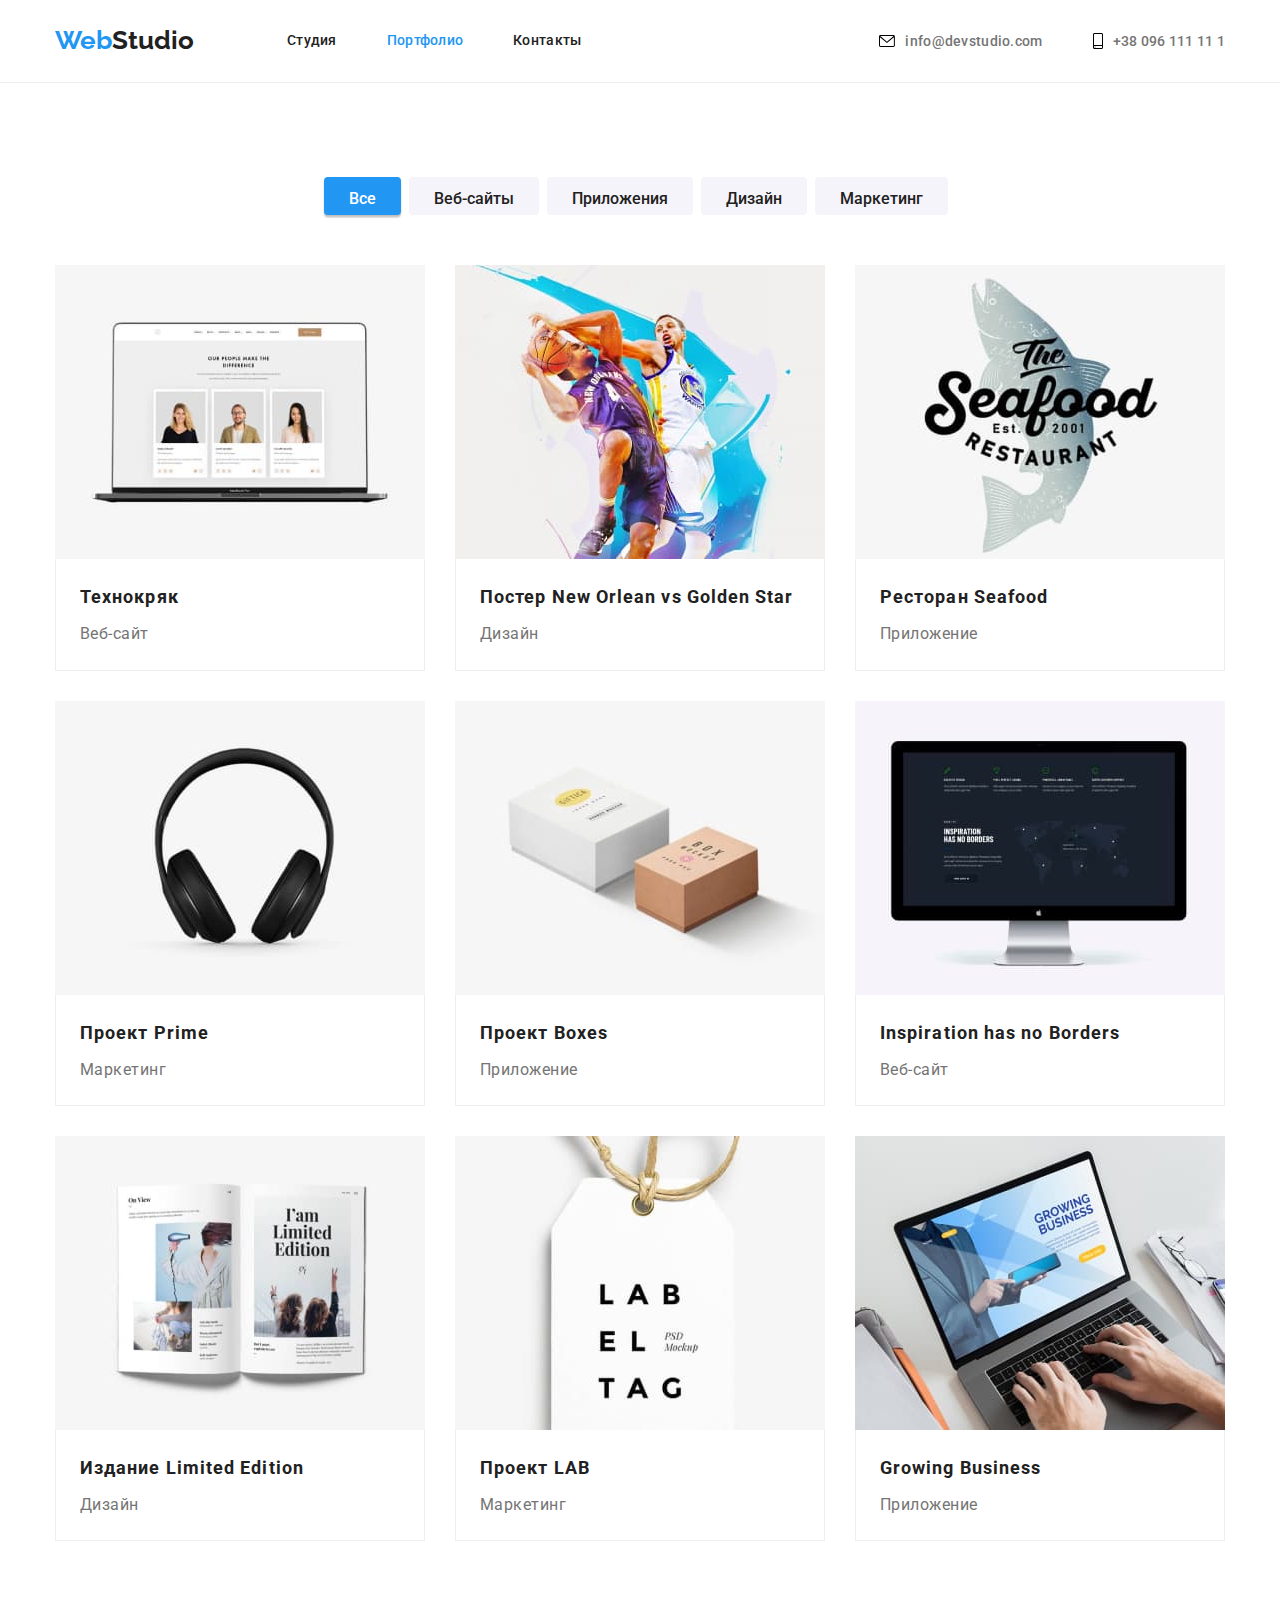
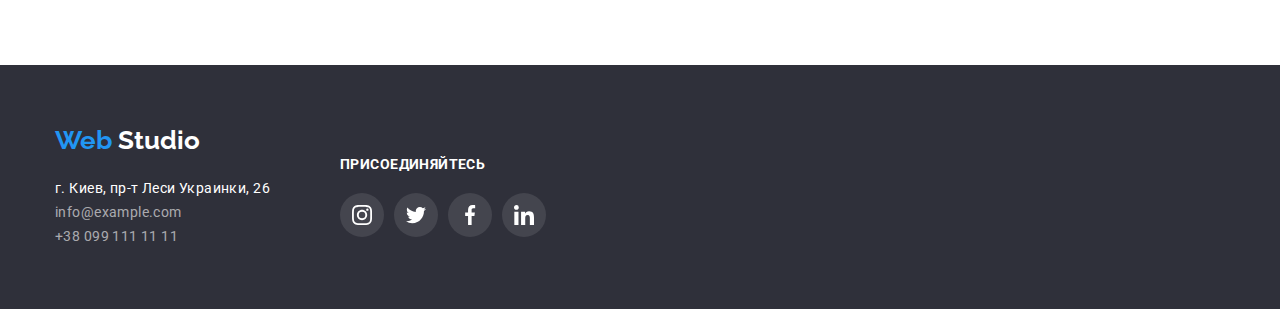
==== portfolio.html @ 38453de9 "homework5_p1" ====
<!DOCTYPE html>
<html lang="ru">
<head>
    <meta charset="UTF-8">
    <meta http-equiv="X-UA-Compatible" content="IE=edge">
    <meta name="viewport" content="width=device-width, initial-scale=1.0">
  
    <link rel="preconnect" href="https://fonts.googleapis.com"/>
    <link rel="preconnect" href="https://fonts.gstatic.com" crossorigin/>
    <link href="https://fonts.googleapis.com/css2?family=Raleway:wght@700&family=Roboto:wght@400;500;700;900&display=swap" rel="stylesheet"/>


    <link rel="stylesheet" href="./css/styles.css">

    <title>WebStudio</title>
</head>
<body>
    <!-- logo + navigation -->
    <header class="header"> 
      <div class="container main-nav">
      <nav class="main-nav">
        <div>
        <a href="./index.html" class="logo"> <span class="logo-color">Web</span>Studio</a>
      </div>
      <div>
        <ul class="site-nav list">
          <li class="item"><a href="./index.html" class="link">Студия</a></li>
          <li class="item"><a href="./portfolio.html" class="link link-current">Портфолио</a></li>
          <li class="item"><a href="" class="link">Контакты</a></li>
        </ul>
      </div>
      </nav>
      
      <div>
      <ul class="auth-nav list main-nav">
        <li class="item"><a href="mailto:info@devstudio.com" class="link">
          <svg class="contacts" width="16" height="12">
            <use href="./img/icons.svg#iconenvelope"></use>
          </svg> info@devstudio.com</a></li>
        <li class="item"><a href="tel:+38096111111" class="link">
          <svg class="contacts" width="10" height="16">
            <use href="./img/icons.svg#iconsmartphone"></use>
          </svg> +38 096 111 11 1</a></li>
      </ul>
    </div>
    </div>
    </header>
  

      <main>
      <!-- Section -->
      <section class="portfolio">
      
          <div class="container filter">
            <h1 hidden>Portfolio</h1>
            <ul class="button list-portfolio">
              <li>
                <button class="portfolio-button-current" type="button">Все</button>
              </li>
              <li>
                <button class="portfolio-button" type="button">Веб-сайты</button>
              </li>
              <li>
                <button class="portfolio-button" type="button">Приложения</button>
              </li>
              <li>
                <button class="portfolio-button" type="button">Дизайн</button>
              </li>
              <li>
                <button class="portfolio-button" type="button">Маркетинг</button>
              </li>              
            </ul>
          </div>
         
     
<div class="container"> 
          <ul class="section list flex-container">
           
           <li class="flex-element">
             <div class="product-thumb">
               
                 <p class="product-discription-text">Ресурс предлагает комплексные предложения с разным уровнем функционала и сервисов. Все это позволит посетителю получить исчерпывающие сведения о компании или частном лице.</p>
               
             <img class="portfolio-img" src="./img/HW2/img1.jpeg" alt="project1">
            </div>
            <div class="projects">
              <h2 class="project-name">Технокряк</h2>
              <p class="features-text-discription">Веб-сайт</p>
            </div>
          </li>
           <li class="flex-element"><img class="portfolio-img" src="./img/HW2/img2.jpeg" alt="project2" width="370">
            <div class="projects"> 
              <h2 class="project-name">Постер <span lang="en">New Orlean vs Golden Star</span> </h2>
            <p class="features-text-discription">Дизайн</p>
          </div>
          </li>
           <li class="flex-element"><img class="portfolio-img" src="./img/HW2/img3.jpeg" alt="project3" width="370">
            <div class="projects"> 
            <h2 class="project-name">Ресторан <span lang="en">Seafood</span></h2>
            <p class="features-text-discription">Приложение</p>
            </div>
          </li>
            <li class="flex-element"><img class="portfolio-img" src="./img/HW2/img4.jpeg" alt="project4"   width="370">
            <div class="projects"> 
            <h2 class="project-name">Проект <span lang="en">Prime</span></h2>
            <p class="features-text-discription">Маркетинг</p>
            </div>
          </li>
            <li class="flex-element"><img class="portfolio-img" src="./img/HW2/img5.jpeg" alt="project5" width="370">
            <div class="projects"> 
           <h2 class="project-name">Проект <span lang="en">Boxes</span></h2>
            <p class="features-text-discription">Приложение</p>
            </div>
          </li>
            <li class="flex-element"><img class="portfolio-img" src="./img/HW2/img6.jpeg" alt="project6" width="370">
            <div class="projects"> 
            <h2 class="project-name" lang="en">Inspiration has no Borders</h2>
            <p class="features-text-discription">Веб-сайт</p>
            </div>
          </li>
           <li class="flex-element"><img class="portfolio-img" src="./img/HW2/img7.jpeg" alt="project7" width="370">
            <div class="projects"> 
            <h2 class="project-name">Издание <span lang="en">Limited Edition</span> </h2>
            <p class="features-text-discription">Дизайн</p>
            </div>
          </li>
           <li class="flex-element"><img class="portfolio-img" src="./img/HW2/img8.jpeg" alt="project8" width="370">
            <div class="projects"> 
            <h2 class="project-name">Проект <span lang="en">LAB</span></h2>
            <p class="features-text-discription">Маркетинг</p>
            </div>
          </li>
             <li class="flex-element"><img class="portfolio-img" src="./img/HW2/img9.jpeg" alt="project9" width="370">
            <div class="projects"> 
            <h2 class="project-name" lang="en">Growing Business</h2>
            <p class="features-text-discription">Приложение</p>
            </div>
          </li>
           
   
          </ul>
</div>
      
    </section>
    </main>
      <!-- footer -->
      <footer class="footer">
        <div class="container">
           <div class="footer-logo"><a href="./index.html" class="logo"> <span class="logo-color">Web</span> <span class="studio-logo">Studio</span> </a>
         </div>
   
         <div class="footer-content">
         <address>
           <ul class="list">
             <li class="address">г. Киев, пр-т Леси Украинки, 26</li>
             <li><a href="mailto:info@example.com" class="contact-info">info@example.com</a></li>
             <li><a href="tel:+380991111111" class="contact-info">+38 099 111 11 11</a></li>
           </ul>
         </address>
         <div class="social-footer">
           <h3 class="title-footer">присоединяйтесь</h3>
           <ul class="social-media-footer">
             <li class="social-media-item-footer">
               <a class="social-media-link-footer" 
               href=""
                target="_blank"
                rel="noopener noreferrer"
                aria-label="instagram">
                 <svg class="social-media-icon-footer" width="20" height="20">
                   <use href="./img/icons.svg#iconinstagram"></use>
                 </svg>
               </a>
             </li>
             <li class="social-media-item-footer">
               <a class="social-media-link-footer"
               href=""
                target="_blank"
                rel="noopener noreferrer"
                aria-label="twiiter">
                 <svg class="social-media-icon-footer" width="20" height="20"> 
                   <use href="./img/icons.svg#icontwitter"></use>
                 </svg>
               </a>
             </li>
             <li class="social-media-item-footer">
               <a class="social-media-link-footer" 
               href=""
                target="_blank"
                rel="noopener noreferrer"
                aria-label="facebook">
                 <svg class="social-media-icon-footer" width="20" height="20">
                   <use href="./img/icons.svg#iconfacebook"></use>
                 </svg>
               </a>
             </li>
             <li class="social-media-item-footer">
               <a class="social-media-link-footer" 
               href=""
                target="_blank"
                rel="noopener noreferrer"
                aria-label="linkedin">
                 <svg class="social-media-icon-footer" width="20" height="20">
                   <use href="./img/icons.svg#iconlinkedin"></use>
                 </svg>
               </a>
             </li>
           </ul>
         </div>
       </div>
       </div>
   
     
       </footer>
</body>
</html>
---- css/styles.css ----
:root {
--main-text-color: #212121;
--second-background-color: #F5F4FA;
--footer-background-color: #2F303A;
--paragraph-text-color: #757575;
--accent-color: #2196F3;
--main-paragraph-color: #FFFFFF;
--contact-info-color: #rgba(255, 255, 255, 0.6);
--first-background-color: #E5E5E5;
--second-background-color: rgba(245, 244, 250, 1);
}

html {
    box-sizing: border-box;
}

*,
*::before,
*::after  {
    box-sizing: inherit;
}




body {
    font-size: 14px;
    line-height: 1.7;
    color: var(--main-text-color);
    font-family: Roboto, sans-serif;    
    margin: 0;
}

.container {
    margin-left: 0;
    margin-right: 0;
  width: 1200px;
  margin: 0 auto;
 padding: 0 15px;
}

.main-nav {
    display: flex;
    align-items: center;
    justify-content: space-between;
}

.logo {
    color: var(--main-text-color);
    font-family: Raleway, sans-serif;
    text-decoration: none;
}

.logo-color {
    color: var(--accent-color);
    
}

.navigation {
    display: flex;
    justify-content: space-between;
    align-items: center;
}

.logo, .logo-color {
font-style: normal;
font-weight: 700;
font-size: 26px;
line-height: 1.2;

}

.list {
    list-style: none ;
    padding: 0;
    margin: 0;
}

.header {
    border-bottom-width: 1px;
    border-bottom-style: solid;
    border-bottom-color: #ECECEC;
}


.contacts {
    margin-right: 10px;
}

.link {
    display: flex;
    align-items: center;
}

/* Site nav */

.site-nav {
    display: flex;
    margin-left: 93px;
}



.site-nav .item:not(:last-child) {
    margin-right: 50px;
}

.site-nav .link {
color: var(--main-text-color);
font-style: normal;
font-weight: 500;
font-size: 14px;
line-height: 1.1;
letter-spacing: 0.02em;
text-decoration: none;
padding: 32px 0;
display: block;
}

.site-nav .link:hover,
.site-nav .link:focus {
    color: var(--accent-color);
}

.auth-nav .link {
color: var(--paragraph-text-color);
font-family: 'Roboto';
font-style: normal;
font-weight: 500;
font-size: 14px;
line-height: 1.3;
letter-spacing: 0.02em;  
text-decoration: none;
padding: 32px 0;
}

.auth-nav .item:not(:last-child) {
    margin-right: 50px;
}

.auth-nav {
    display: flex;
    margin-left: auto;
}

.auth-nav .item .link:hover,
.auth-nav .item .link:focus {
    color: var(--accent-color);
    fill: var(--accent-color);
}

/* Hero */
.hero {
    padding: 200px 0px;
    background-color: var(--footer-background-color);
    color: var(--main-paragraph-color);
font-style: normal;
text-align: center;
letter-spacing: 0.06em;  
text-transform: uppercase;
max-width: 1600px;
max-height: 600px;
background-image: linear-gradient(to right, rgba(47, 48, 58, 0.4),rgba(47, 48, 58, 0.4)), url(../img/Img-background.jpeg);
}


.hero-title {
    max-width: 650px;
    color: var(--main-paragraph-color);
    font-size: 44px;
    margin: 0 auto;
    margin-bottom: 30px;
    /* padding: 200px 452px 280px;
    width: 696px;
    height: 120px; */
}

/* Section 1 */
.section-title {
    color: #212121;
    font-family: 'Roboto';
font-style: normal;
font-weight: 700;
font-size: 36px;
line-height: 1.2;
text-align: center;
letter-spacing: 0.03em;
margin-bottom: 50px;
margin-top: 0px;
}

.members {
    padding-top: 50px;
}

/* Section2 features */

.section-title .title {
    color: #212121;;
    
}

.title {
    font-family: 'Roboto';
font-style: normal;
font-weight: 700;
font-size: 14px;
line-height: 1.1;
letter-spacing: 0.03em;
text-transform: uppercase;
margin-top: 0px;
margin-bottom: 10px;
}


.our-features {
    padding: 94px 0;
}

.features {
    display: flex;
}

.features .features-text {
    width: 270px;
}

.our-features-text:not(:last-child) {
margin-right: 30px;
}


.features-text {
    color: var(--paragraph-text-color);
    font-family: 'Roboto';
font-style: normal;
font-weight: 400;
font-size: 14px;
line-height: 1.7;
letter-spacing: 0.03em;
margin-bottom: 0px;
margin-top: 0px;
}

.features-background {
    background-color: rgba(245, 244, 250, 1);
    display: block;
    width: 270px;
    height: 120px;
    margin-bottom: 30px;
}

.features-background {
    display: flex;
    justify-content: center;
    align-items: center;
}

/* section 3 work discription */
.work-discription {
   padding-bottom: 94px;
}

/* section 4 our team*/
.our-team {
background-color: var(--second-background-color);
padding: 94px 0;
}

.team-discription {
    margin-bottom: 16px;
    color: var(--paragraph-text-color);
    font-family: 'Roboto';
font-style: normal;
font-weight: 400;
font-size: 16px;
line-height: 1.2;
text-align: center;
letter-spacing: 0.03em;
}

.our-team-text-container {
    padding: 30px 0;
}

.our-team-item {
   background-color: var(--main-paragraph-color);
   box-shadow: 0px 1px 3px rgba(0, 0, 0, 0.12), 0px 1px 1px rgba(0, 0, 0, 0.14), 0px 2px 1px rgba(0, 0, 0, 0.2);
border-radius: 0px 0px 4px 4px;

}

.team {
    font-family: 'Roboto';
font-style: normal;
font-weight: 500;
font-size: 16px;
line-height: 1.2;
text-align: center;
letter-spacing: 0.03em;
margin: 0 0 10px;
}

.social-media {
    display: flex;
    list-style: none;
    justify-content: center;
    padding: 0;
   
}


.social-media-link {
    display: flex;
    align-items: center;
    justify-content: center;
    color: rgba(175, 177, 184, 1);
    width: 44px;
    height: 44px;
    border-radius: 50%;
    background-color: rgba(255, 255, 255, 1);
  
}

.social-media-item:hover .social-media-link,
.social-media-item:focus .social-media-link {
    background-color: var(--accent-color);
}

.social-media-item:hover .social-media-icon,
.social-media-item:focus .social-media-icon {
    fill: #FFFFFF;
}


.social-media-item:not(:last-child) {
    margin-right: 10px;
}

.social-media-icon {
    fill: rgba(175, 177, 184, 1);
}

/* section 5 - our clients */
.our-clients {
    padding: 94px 0;
}

.clienst-list {
    display: flex;
    list-style: none;
    margin: 0;
    padding: 0;
    justify-content: center;
    
}

.client-box-link {
    display: flex;
    justify-content: center;
    align-items: center;
    width: 100%;
    height: 100%;
    border: 1px solid #AFB1B8;
    border-radius: 4px;
}

.client-box-logo {
    fill: rgba(175, 177, 184, 1);
    
}


.client-box-link:hover .client-box-logo,
.client-box-link:focus .client-box-logo {
    fill: var(--accent-color);
}

.client-box-link:hover,
.client-box-link:focus {
    border: 1px solid var(--accent-color);
}

   



/* .clienst-list {
    margin-bottom: 94px;
} */

.client-box:not(:last-child) {
    margin-right: 30px;
   
}

.client-box {
    height: 92px;
    width: calc(100% / 6 - 30px);
}

/* footer */
footer {
    background-color: var(--footer-background-color);
}

address {
    padding-top: 20px;
     
}

.footer {
    padding: 60px 0;
}

.social-media-footer {
    display: flex;
    list-style: none;
    padding: 0;
    margin: 0;
}

.social-media-item-footer {
    width: 44px;
    height: 44px;
    border-radius: 50%;
    background: rgba(255, 255, 255, 0.1);
}

.social-media-item-footer:hover,
.social-media-item-footer:focus {
    background-color: var(--accent-color);
}

.social-media-link-footer {
    display: flex;
    justify-content: center;
    align-items: center;
    width: 100%;
    height: 100%;
}

.social-media-item-footer:not(:last-child){
    margin-right: 10px;
}

.title-footer{
    font-family: 'Roboto';
    font-style: normal;
    font-weight: 700;
    font-size: 14px;
    line-height: 1.1;
    letter-spacing: 0.03em;
    text-transform: uppercase;
    margin-top: 0px;
    margin-bottom: 20px;
    color: rgba(255, 255, 255, 1);
} 

.social-media-icon-footer {
    fill: #FFFFFF;
}
 
.footer-content {
    display: flex;
}


.social-footer {
    margin-left: 70px;
}

.studio-logo {
    color: #FFFFFF;
}

.address {
    color: #FFFFFF;
    font-family: 'Roboto';
font-style: normal;
font-weight: 400;
font-size: 14px;
line-height: 1.7;
letter-spacing: 0.03em;
}

.contact-info{
    color: rgba(255, 255, 255, 0.6);
    text-decoration: none;
    font-family: 'Roboto';
font-style: normal;
font-weight: 400;
font-size: 14px;
line-height: 1.7;
letter-spacing: 0.03em;
}

.contact-info:hover,
.contact-info:focus {
    color: var(--accent-color);
}

/* portfolio */

.portfolio {
padding: 94px 0;
}


.project-name {
    font-family: 'Roboto';
font-style: normal;
font-weight: 700;
font-size: 18px;
line-height: 2;
letter-spacing: 0.06em;
margin-bottom: 4px;
margin-top: 0px;
}

.flex-element:hover,
.flex-element:focus {
    box-shadow: 0px 1px 1px rgba(0, 0, 0, 0.12), 0px 4px 4px rgba(0, 0, 0, 0.06), 1px 4px 6px rgba(0, 0, 0, 0.16);
}

.projects {
    border-left: 1px solid rgba(238, 238, 238, 1);
    border-right: 1px solid rgba(238, 238, 238, 1);
    border-bottom: 1px solid rgba(238, 238, 238, 1);
width: 370px;
padding: 20px 24px;
}

.portfolio-img {
    display: block;
    width: 100%;
    margin-right: 0px;
}


.features-text-discription {
    color: var(--paragraph-text-color);
    font-family: 'Roboto';
font-style: normal;
font-weight: 400;
font-size: 16px;
line-height: 1.9;
letter-spacing: 0.03em;
margin-bottom: 0;
margin-top: 0;
}


.portfolio-container {
    width: 1200px;
    margin-right: 0;
}


.flex-container {
    display: flex;
    flex-wrap: wrap;
    justify-content: space-between;
}

.flex-element   {
    margin-bottom: 30px;

}



.container-flex {
    display: flex;
}

.list-portfolio {
    display: flex;
    list-style: none;
   margin-top: 0px;
   margin-bottom: 34px;
   justify-content: center;
}



.button.list-portfolio {
    padding-left: 0;
    margin-bottom: 50px;
}

.button > .list-portfolio{
    display: inline-block;
    margin-left: auto;
    margin-right: auto;
    
}

/* buttons */
.hero-button {
    background-color: var(--accent-color);
    color: var(--main-paragraph-color);
font-style: normal;
font-weight: 700;
font-size: 16px;
line-height: 1.9;
border-radius: 4px;
border: solid transparent;
padding: 10px 32px;
/* min-width: 200px; */
text-align: center;
box-shadow: 0px 4px 4px rgba(0, 0, 0, 0.15);
}

.hero-button:hover,
.hero-button:focus {
    background-color: #188ce8;
}

.portfolio-button-current:hover,
.portfolio-button-current:focus {
background-color: #188ce8;

}

.portfolio-button {
    background-color: var(--second-background-color);
color: var(--main-text-color);
font-family: 'Roboto';
font-style: normal;
font-weight: 500;
font-size: 16px;
line-height: 1.6;
display: inline-block;
padding: 6px 22px;
border: solid transparent;  
border-radius: 4px;
min-width: 105;
height: 38px;
}

.portfolio-button:not(last-child) {
    margin-right: 8px;
}

.portfolio-button:hover,
.portfolio-button:focus {
    background-color: var(--accent-color);
    color: var(--main-paragraph-color);   
}

.portfolio-button-current {
    color: #fff;
    background-color: var(--accent-color);
    font-family: 'Roboto';
font-style: normal;
font-weight: 500;
font-size: 16px;
line-height: 1.6;
cursor: pointer;
box-shadow: 0px 3px 1px rgba(0, 0, 0, 0.1), 0px 1px 2px rgba(0, 0, 0, 0.08), 0px 2px 2px rgba(0, 0, 0, 0.12);
border-radius: 4px;
min-width: 73px;
height: 38px;
border: solid transparent;  
padding: 6px 22px;
display: inline-block;
margin-right: 8px;
}


.link-current {
    color: var(--accent-color);
    font-style: normal;
font-weight: 500;
font-size: 14px;
line-height: 1.1;
letter-spacing: 0.02em;
text-decoration: none;
}

.link.link-current {
    color: var(--accent-color);
}

/* Homework5 */

.product-thumb {
    position: relative;
}

.product-thumb::before {
    display: inline-block;
    content: '';
    width: 100%;
    height: 100%;
    background-color: rgba(33, 150, 243, 0.9);
    position: absolute;
    opacity: 0;
} 

.product-thumb:hover::before {
    opacity: 1;
}

.product-thumb:hover .product-discription-text {
    opacity: 1;
}

.product-discription-text {  
    position: absolute;
    z-index: 1;
    width: 100%;
    height: 100%;
    padding: 63px 24px;
    margin: 0;
    font-family: 'Roboto';
font-style: normal;
font-weight: 400;
font-size: 18px;
line-height: 1.6;

letter-spacing: 0.03em;

color: #FFFFFF;
    
    opacity: 0;
}

/* backdrop */
 /* .backdrop {
    position: absolute;
    position: fixed;
    width: 100%;
    height: 100%;
    top: 0;
    left: 0;
    background: rgba(0, 0, 0, 0.2);
}
.backdrop {
    opacity: 0;
    pointer-events: none;
}

.modal {
  position: absolute;
  top: 50%;
  left: 50%;
  transform: translate(-50%, -50%);

    min-height: 581px;
    min-width: 528px;
     
    background-color: #fff; */
/* }  */

/* .modal-button  */

/* image-wrapper */

.img-wrapper {
    position: relative; 
}

.desc {
display: flex;
justify-content: center;
align-items: center;
width: 100%;
height: 70px;
margin: 0;
    position: absolute;
    bottom: 0;
    left: 0;
    background-color: rgba(47, 48, 58, 0.8);
    color: #FFFFFF;

    font-family: 'Roboto';
font-style: normal;
font-weight: 700;
font-size: 14px;
line-height: 1.14;
letter-spacing: 0.03em;
text-transform: uppercase;

}

img {
    display: block;
}
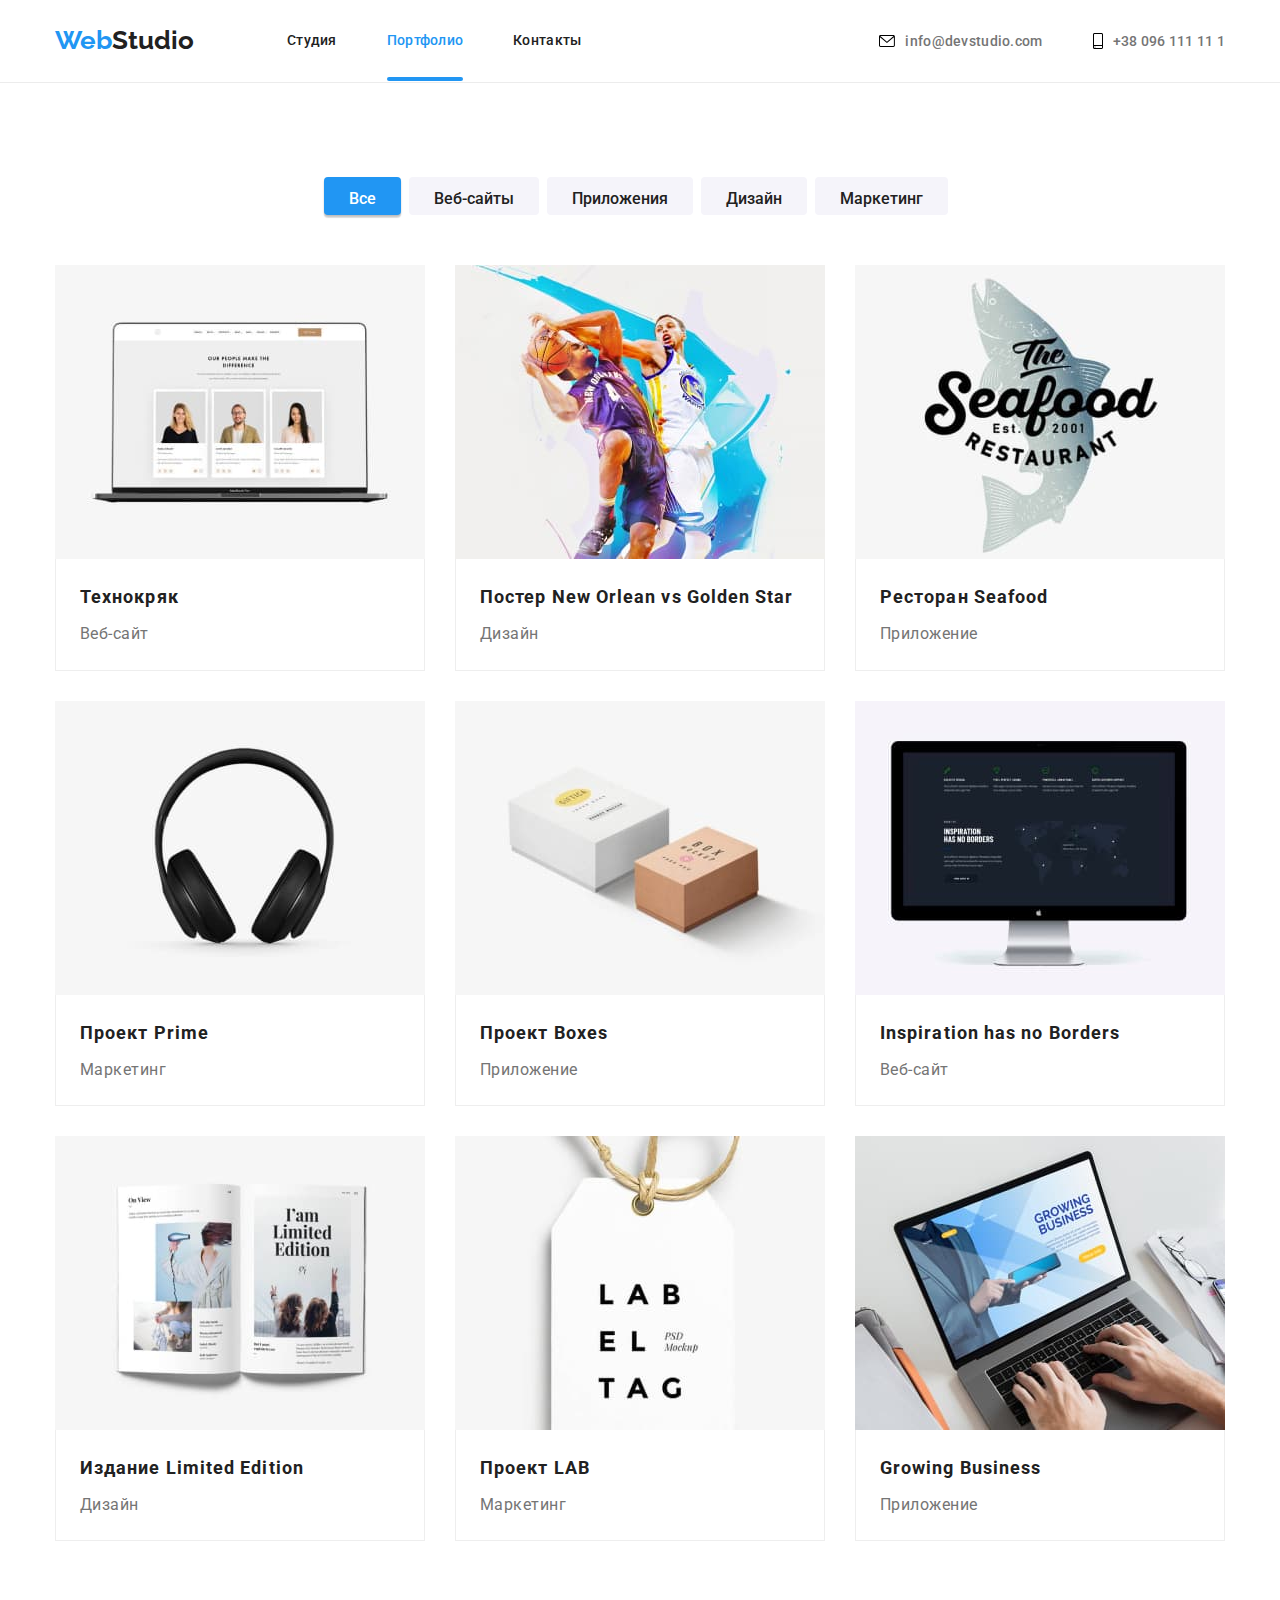
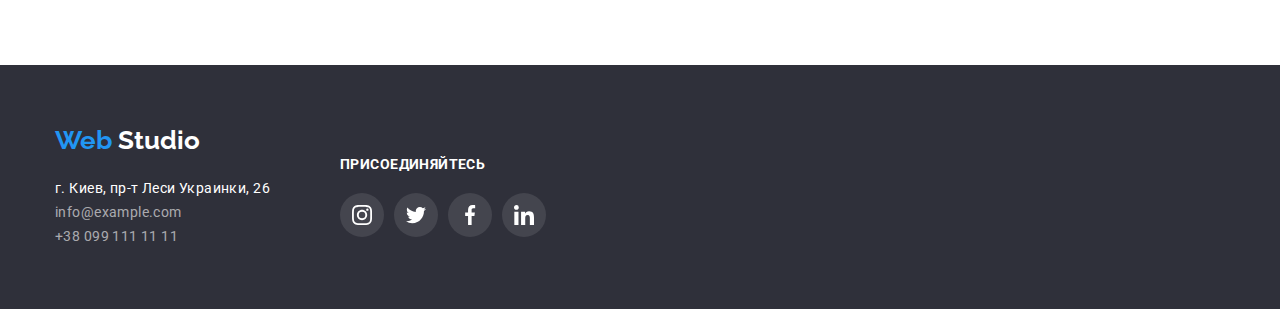
==== commit 6761b41d: "homework5_p2" ====
--- a/portfolio.html
+++ b/portfolio.html
@@ -24,9 +24,9 @@
       </div>
       <div>
         <ul class="site-nav list">
-          <li class="item"><a href="./index.html" class="link">Студия</a></li>
-          <li class="item"><a href="./portfolio.html" class="link link-current">Портфолио</a></li>
-          <li class="item"><a href="" class="link">Контакты</a></li>
+          <li class="item"><a href="./index.html" class="link link-hover">Студия</a></li>
+          <li class="item"><a href="./portfolio.html" class="link link-current current-portfolio">Портфолио</a></li>
+          <li class="item"><a href="" class="link link-hover">Контакты</a></li>
         </ul>
       </div>
       </nav>
--- a/css/styles.css
+++ b/css/styles.css
@@ -85,11 +85,14 @@
 
 .contacts {
     margin-right: 10px;
+    
 }
 
 .link {
     display: flex;
     align-items: center;
+
+    position: relative;
 }
 
 /* Site nav */
@@ -115,6 +118,9 @@
 text-decoration: none;
 padding: 32px 0;
 display: block;
+
+transition: color 250ms cubic-bezier(0.4, 0, 0.2, 1);
+
 }
 
 .site-nav .link:hover,
@@ -122,7 +128,7 @@
     color: var(--accent-color);
 }
 
-.auth-nav .link {
+.auth-nav .link{
 color: var(--paragraph-text-color);
 font-family: 'Roboto';
 font-style: normal;
@@ -132,6 +138,12 @@
 letter-spacing: 0.02em;  
 text-decoration: none;
 padding: 32px 0;
+
+transition: color 250ms cubic-bezier(0.4, 0, 0.2, 1);
+}
+
+.contacts use {
+    transition: color 250ms cubic-bezier(0.4, 0, 0.2, 1);
 }
 
 .auth-nav .item:not(:last-child) {
@@ -147,6 +159,7 @@
 .auth-nav .item .link:focus {
     color: var(--accent-color);
     fill: var(--accent-color);
+
 }
 
 /* Hero */
@@ -310,6 +323,8 @@
 }
 
 
+
+
 .social-media-link {
     display: flex;
     align-items: center;
@@ -319,6 +334,8 @@
     height: 44px;
     border-radius: 50%;
     background-color: rgba(255, 255, 255, 1);
+
+    transition: background-color 250ms cubic-bezier(0.4, 0, 0.2, 1); 
   
 }
 
@@ -363,6 +380,9 @@
     height: 100%;
     border: 1px solid #AFB1B8;
     border-radius: 4px;
+
+    transition: fill 250ms cubic-bezier(0.4, 0, 0.2, 1); 
+  
 }
 
 .client-box-logo {
@@ -438,6 +458,9 @@
     align-items: center;
     width: 100%;
     height: 100%;
+
+    transition: background-color 250ms cubic-bezier(0.4, 0, 0.2, 1); 
+  
 }
 
 .social-media-item-footer:not(:last-child){
@@ -589,6 +612,7 @@
     margin-bottom: 50px;
 }
 
+
 .button > .list-portfolio{
     display: inline-block;
     margin-left: auto;
@@ -610,6 +634,8 @@
 /* min-width: 200px; */
 text-align: center;
 box-shadow: 0px 4px 4px rgba(0, 0, 0, 0.15);
+
+transition: background-color 250ms cubic-bezier(0.4, 0, 0.2, 1);
 }
 
 .hero-button:hover,
@@ -637,6 +663,9 @@
 border-radius: 4px;
 min-width: 105;
 height: 38px;
+
+transition: color 250ms cubic-bezier(0.4, 0, 0.2, 1);
+
 }
 
 .portfolio-button:not(last-child) {
@@ -709,7 +738,6 @@
 
 .product-discription-text {  
     position: absolute;
-    z-index: 1;
     width: 100%;
     height: 100%;
     padding: 63px 24px;
@@ -738,7 +766,7 @@
     background: rgba(0, 0, 0, 0.2);
 }
 .backdrop {
-    opacity: 0;
+    opacity: 1;
     pointer-events: none;
 }
 
@@ -751,8 +779,8 @@
     min-height: 581px;
     min-width: 528px;
      
-    background-color: #fff; */
-/* }  */
+    background-color: #fff; 
+ }   */
 
 /* .modal-button  */
 
@@ -784,7 +812,51 @@
 text-transform: uppercase;
 
 }
-
+ 
 img {
     display: block;
+}
+
+.link-hover::after {
+content: '';
+
+position: absolute;
+
+display: inline-block;
+width: 100%;
+height: 4px;
+background: #2196F3;
+border-radius: 2px;
+margin-top: 28px;
+
+left: 0;
+bottom: 0;
+
+opacity: 0;
+
+transition: opacity 250ms cubic-bezier(0.4, 0, 0.2, 1);
+}
+ 
+.link:hover::after {
+    opacity: 1; 
+}
+
+.current-portfolio::after, .current-index::after {
+    content: '';
+
+position: absolute;
+
+display: inline-block;
+width: 100%;
+height: 4px;
+background: #2196F3;
+border-radius: 2px;
+margin-top: 28px;
+
+left: 0;
+bottom: 0;
+
+opacity: 1;
+
+
 }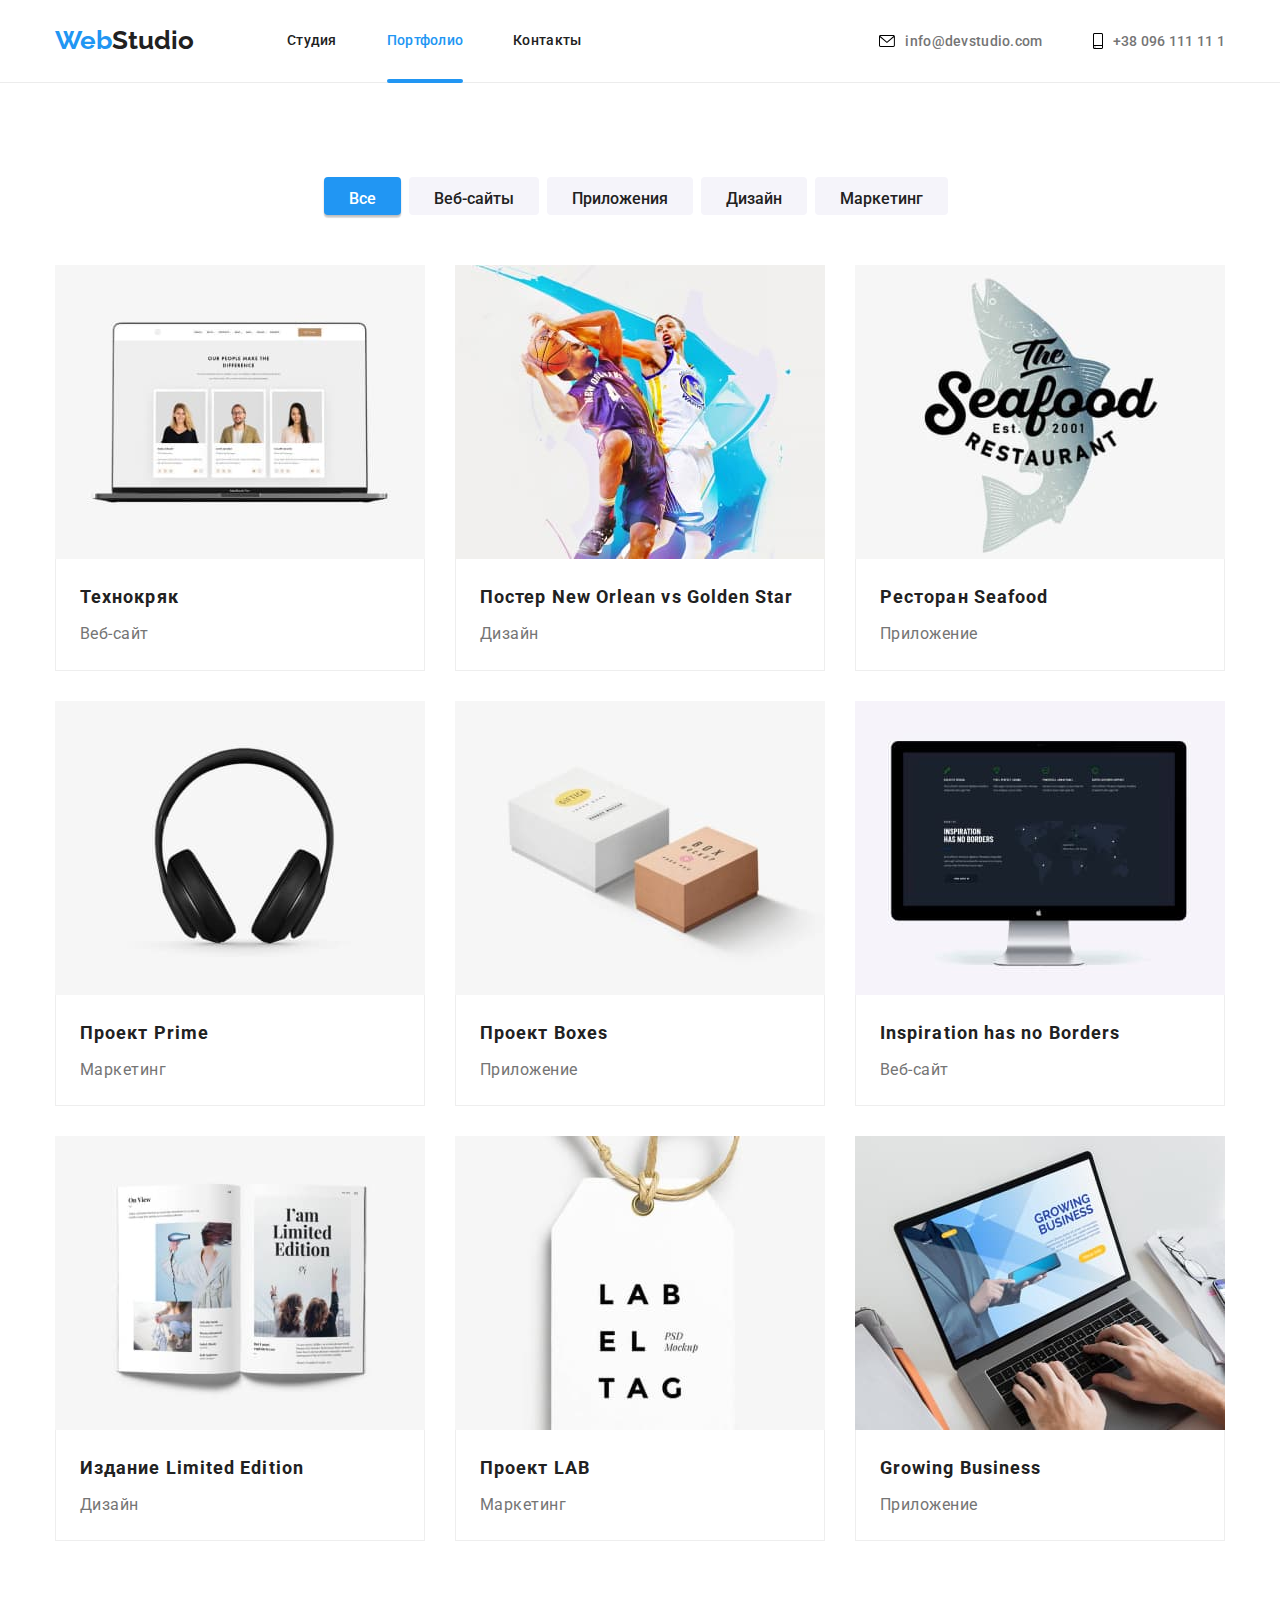
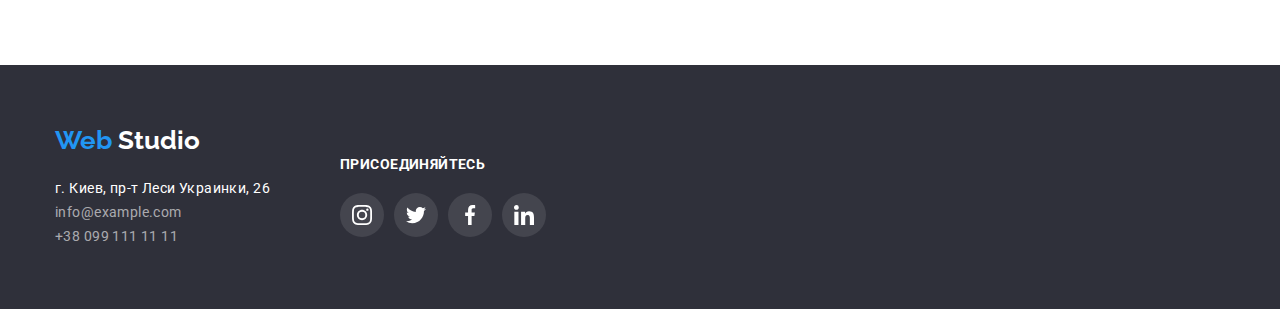
==== commit 0cc658c0: "homework5-p3" ====
--- a/portfolio.html
+++ b/portfolio.html
@@ -75,69 +75,131 @@
      
 <div class="container"> 
           <ul class="section list flex-container">
-           
            <li class="flex-element">
+             <div class="thumb">
+               <img class="portfolio-img" src="./img/HW2/img1.jpeg" alt="project1" width="370" height="294">
+            
              <div class="product-thumb">
-               
-                 <p class="product-discription-text">Ресурс предлагает комплексные предложения с разным уровнем функционала и сервисов. Все это позволит посетителю получить исчерпывающие сведения о компании или частном лице.</p>
-               
-             <img class="portfolio-img" src="./img/HW2/img1.jpeg" alt="project1">
-            </div>
+              <p class="product-discription-text">Ресурс предлагает комплексные предложения с разным уровнем функционала и сервисов. Все это позволит посетителю получить исчерпывающие сведения о компании или частном лице.</p>
+            </div>
+          </div>
             <div class="projects">
               <h2 class="project-name">Технокряк</h2>
               <p class="features-text-discription">Веб-сайт</p>
-            </div>
-          </li>
-           <li class="flex-element"><img class="portfolio-img" src="./img/HW2/img2.jpeg" alt="project2" width="370">
+             
+            </div>
+            </li>
+           
+           <li class="flex-element">
+            <div class="thumb">
+
+            <img class="portfolio-img" src="./img/HW2/img2.jpeg" alt="project2" width="370">
+            <div class="product-thumb">
+               
+              <p class="product-discription-text">Ресурс предлагает комплексные предложения с разным уровнем функционала и сервисов. Все это позволит посетителю получить исчерпывающие сведения о компании или частном лице.</p>
+            </div>
+            </div>
             <div class="projects"> 
               <h2 class="project-name">Постер <span lang="en">New Orlean vs Golden Star</span> </h2>
             <p class="features-text-discription">Дизайн</p>
           </div>
           </li>
-           <li class="flex-element"><img class="portfolio-img" src="./img/HW2/img3.jpeg" alt="project3" width="370">
+
+           <li class="flex-element">
+            <div class="thumb">
+             <img class="portfolio-img" src="./img/HW2/img3.jpeg" alt="project3" width="370">
+             <div class="product-thumb">
+               
+              <p class="product-discription-text">Ресурс предлагает комплексные предложения с разным уровнем функционала и сервисов. Все это позволит посетителю получить исчерпывающие сведения о компании или частном лице.</p>
+            </div>
+            </div>
             <div class="projects"> 
             <h2 class="project-name">Ресторан <span lang="en">Seafood</span></h2>
             <p class="features-text-discription">Приложение</p>
             </div>
           </li>
-            <li class="flex-element"><img class="portfolio-img" src="./img/HW2/img4.jpeg" alt="project4"   width="370">
+
+            <li class="flex-element">
+              <div class="thumb">
+              <img class="portfolio-img" src="./img/HW2/img4.jpeg" alt="project4" width="370">
+              <div class="product-thumb">
+               
+                <p class="product-discription-text">Ресурс предлагает комплексные предложения с разным уровнем функционала и сервисов. Все это позволит посетителю получить исчерпывающие сведения о компании или частном лице.</p>
+              </div>
+              </div>
             <div class="projects"> 
             <h2 class="project-name">Проект <span lang="en">Prime</span></h2>
             <p class="features-text-discription">Маркетинг</p>
             </div>
           </li>
-            <li class="flex-element"><img class="portfolio-img" src="./img/HW2/img5.jpeg" alt="project5" width="370">
+
+            <li class="flex-element">
+              <div class="thumb">
+              <img class="portfolio-img" src="./img/HW2/img5.jpeg" alt="project5" width="370">
+              <div class="product-thumb">
+               
+                <p class="product-discription-text">Ресурс предлагает комплексные предложения с разным уровнем функционала и сервисов. Все это позволит посетителю получить исчерпывающие сведения о компании или частном лице.</p>
+              </div>
+            </div>
             <div class="projects"> 
            <h2 class="project-name">Проект <span lang="en">Boxes</span></h2>
             <p class="features-text-discription">Приложение</p>
             </div>
           </li>
-            <li class="flex-element"><img class="portfolio-img" src="./img/HW2/img6.jpeg" alt="project6" width="370">
+
+            <li class="flex-element">
+              <div class="thumb">
+              <img class="portfolio-img" src="./img/HW2/img6.jpeg" alt="project6" width="370">
+              <div class="product-thumb">
+                <p class="product-discription-text">Ресурс предлагает комплексные предложения с разным уровнем функционала и сервисов. Все это позволит посетителю получить исчерпывающие сведения о компании или частном лице.</p> 
+              </div>
+              </div>
             <div class="projects"> 
             <h2 class="project-name" lang="en">Inspiration has no Borders</h2>
             <p class="features-text-discription">Веб-сайт</p>
             </div>
           </li>
-           <li class="flex-element"><img class="portfolio-img" src="./img/HW2/img7.jpeg" alt="project7" width="370">
+
+          <li class="flex-element">
+            <div class="thumb">
+            <img class="portfolio-img" src="./img/HW2/img7.jpeg" alt="project7" width="370">
+            <div class="product-thumb">
+            <p class="product-discription-text">Ресурс предлагает комплексные предложения с разным уровнем функционала и сервисов. Все это позволит посетителю получить исчерпывающие сведения о компании или частном лице.</p> 
+            </div>
+          </div>
             <div class="projects"> 
             <h2 class="project-name">Издание <span lang="en">Limited Edition</span> </h2>
             <p class="features-text-discription">Дизайн</p>
             </div>
           </li>
-           <li class="flex-element"><img class="portfolio-img" src="./img/HW2/img8.jpeg" alt="project8" width="370">
+
+           <li  class="flex-element">
+            <div class="thumb">
+            <img class="portfolio-img" src="./img/HW2/img8.jpeg" alt="project8" width="370">
+            <div class="product-thumb">
+              <p class="product-discription-text">Ресурс предлагает комплексные предложения с разным уровнем функционала и сервисов. Все это позволит посетителю получить исчерпывающие сведения о компании или частном лице.</p> 
+            </div>
+            </div>
+        
             <div class="projects"> 
             <h2 class="project-name">Проект <span lang="en">LAB</span></h2>
             <p class="features-text-discription">Маркетинг</p>
             </div>
           </li>
-             <li class="flex-element"><img class="portfolio-img" src="./img/HW2/img9.jpeg" alt="project9" width="370">
+
+             <li class="flex-element">
+              <div class="thumb">
+              <img class="portfolio-img" src="./img/HW2/img9.jpeg" alt="project9" width="370">
+              <div class="product-thumb">
+                <p class="product-discription-text">Ресурс предлагает комплексные предложения с разным уровнем функционала и сервисов. Все это позволит посетителю получить исчерпывающие сведения о компании или частном лице.</p> 
+              </div>
+            </div>
+            
             <div class="projects"> 
             <h2 class="project-name" lang="en">Growing Business</h2>
             <p class="features-text-discription">Приложение</p>
             </div>
           </li>
-           
-   
           </ul>
 </div>
       
--- a/css/styles.css
+++ b/css/styles.css
@@ -8,6 +8,7 @@
 --contact-info-color: #rgba(255, 255, 255, 0.6);
 --first-background-color: #E5E5E5;
 --second-background-color: rgba(245, 244, 250, 1);
+--transition: 250ms cubic-bezier(0.4, 0, 0.2, 1);
 }
 
 html {
@@ -119,7 +120,7 @@
 padding: 32px 0;
 display: block;
 
-transition: color 250ms cubic-bezier(0.4, 0, 0.2, 1);
+transition: color var(--transition);
 
 }
 
@@ -139,11 +140,11 @@
 text-decoration: none;
 padding: 32px 0;
 
-transition: color 250ms cubic-bezier(0.4, 0, 0.2, 1);
+transition: color var(--transition);
 }
 
 .contacts use {
-    transition: color 250ms cubic-bezier(0.4, 0, 0.2, 1);
+    transition: fill var(--transition);
 }
 
 .auth-nav .item:not(:last-child) {
@@ -335,7 +336,7 @@
     border-radius: 50%;
     background-color: rgba(255, 255, 255, 1);
 
-    transition: background-color 250ms cubic-bezier(0.4, 0, 0.2, 1); 
+    transition: background-color var(--transition), fill var(--transition); 
   
 }
 
@@ -381,7 +382,7 @@
     border: 1px solid #AFB1B8;
     border-radius: 4px;
 
-    transition: fill 250ms cubic-bezier(0.4, 0, 0.2, 1); 
+    transition: fill var(--transition); 
   
 }
 
@@ -459,7 +460,7 @@
     width: 100%;
     height: 100%;
 
-    transition: background-color 250ms cubic-bezier(0.4, 0, 0.2, 1); 
+    transition: background-color var(--transition); 
   
 }
 
@@ -635,7 +636,7 @@
 text-align: center;
 box-shadow: 0px 4px 4px rgba(0, 0, 0, 0.15);
 
-transition: background-color 250ms cubic-bezier(0.4, 0, 0.2, 1);
+transition: background-color var(--transition);
 }
 
 .hero-button:hover,
@@ -664,7 +665,7 @@
 min-width: 105;
 height: 38px;
 
-transition: color 250ms cubic-bezier(0.4, 0, 0.2, 1);
+transition: color var(--transition), background-color var(--transition);
 
 }
 
@@ -714,35 +715,40 @@
 
 /* Homework5 */
 
+
+
+.thumb{
+    position: relative;
+    overflow: hidden;
+}
+
+
 .product-thumb {
-    position: relative;
-}
-
-.product-thumb::before {
-    display: inline-block;
-    content: '';
+    position: absolute;
+    top: 0;
+    left: 0;
     width: 100%;
-    height: 100%;
+   height: 100%;
+    display: flex;
+    align-items: center;
+    justify-content: center;
     background-color: rgba(33, 150, 243, 0.9);
-    position: absolute;
-    opacity: 0;
-} 
-
-.product-thumb:hover::before {
-    opacity: 1;
-}
-
-.product-thumb:hover .product-discription-text {
-    opacity: 1;
+    
+transform: translateY(100%);
+
+transition: transform var(--transition);
+
+}
+
+.flex-element:hover .product-thumb{
+    transform: translateY(0);
 }
 
 .product-discription-text {  
-    position: absolute;
-    width: 100%;
-    height: 100%;
-    padding: 63px 24px;
-    margin: 0;
-    font-family: 'Roboto';
+
+margin: 0;
+padding: 63px 24px;
+font-family: 'Roboto';
 font-style: normal;
 font-weight: 400;
 font-size: 18px;
@@ -751,12 +757,13 @@
 letter-spacing: 0.03em;
 
 color: #FFFFFF;
-    
-    opacity: 0;
-}
-
-/* backdrop */
- /* .backdrop {
+   
+}
+
+
+
+/* modal-window */
+ .backdrop {
     position: absolute;
     position: fixed;
     width: 100%;
@@ -764,25 +771,55 @@
     top: 0;
     left: 0;
     background: rgba(0, 0, 0, 0.2);
-}
-.backdrop {
+
+
     opacity: 1;
-    pointer-events: none;
-}
+    visibility: visible;
+    pointer-events: initial;
+
+    transition: opacity var(--transition), visibility var(--transition);
+ }
+
+ .backdrop.is-hidden {
+     opacity: 0;
+     visibility: hidden;
+     pointer-events: none;
+ }
 
 .modal {
-  position: absolute;
-  top: 50%;
-  left: 50%;
-  transform: translate(-50%, -50%);
-
-    min-height: 581px;
-    min-width: 528px;
+position: absolute;
+top: 50%;
+left: 50%;
+transform: translate(-50%, -50%);
+
+min-height: 581px;
+min-width: 528px;
      
-    background-color: #fff; 
- }   */
-
-/* .modal-button  */
+background: #FFFFFF;
+box-shadow: 0px 1px 3px rgba(0, 0, 0, 0.12), 0px 1px 1px rgba(0, 0, 0, 0.14), 0px 2px 1px rgba(0, 0, 0, 0.2);
+border-radius: 4px;
+
+ }   
+
+/* .modal-close-button  */
+
+.modal-close-button {
+display: flex;
+position: absolute;
+justify-content: center;
+align-items: center;
+background: #FFFFFF;
+border: 1px solid rgba(0, 0, 0, 0.1);
+width: 30px;
+height: 30px;
+border-radius: 50px;
+top: 8px;
+right: 8px;
+padding: 0;
+margin: 0;
+  
+    cursor: pointer;
+}
 
 /* image-wrapper */
 
@@ -830,11 +867,11 @@
 margin-top: 28px;
 
 left: 0;
-bottom: 0;
+bottom: -2px;
 
 opacity: 0;
 
-transition: opacity 250ms cubic-bezier(0.4, 0, 0.2, 1);
+transition: opacity var(--transition);
 }
  
 .link:hover::after {
@@ -854,7 +891,7 @@
 margin-top: 28px;
 
 left: 0;
-bottom: 0;
+bottom: -2px;
 
 opacity: 1;
 
